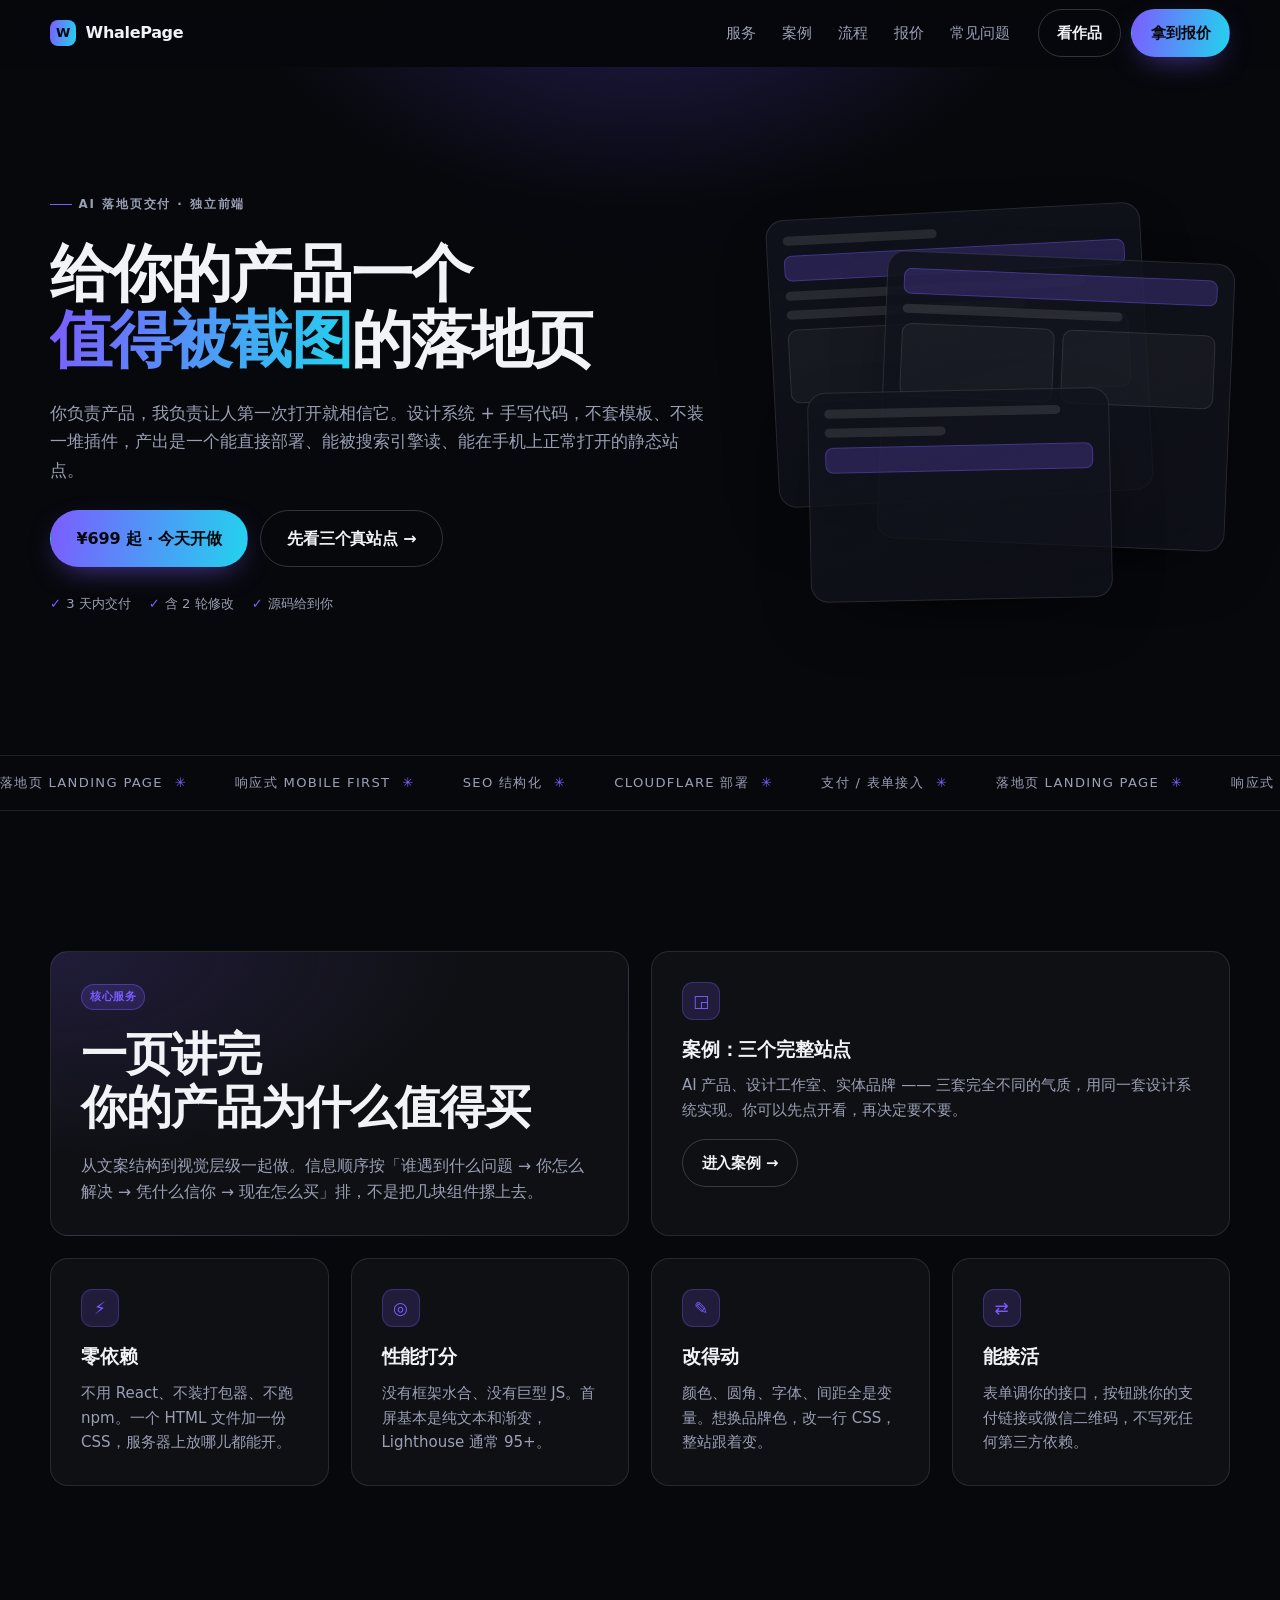
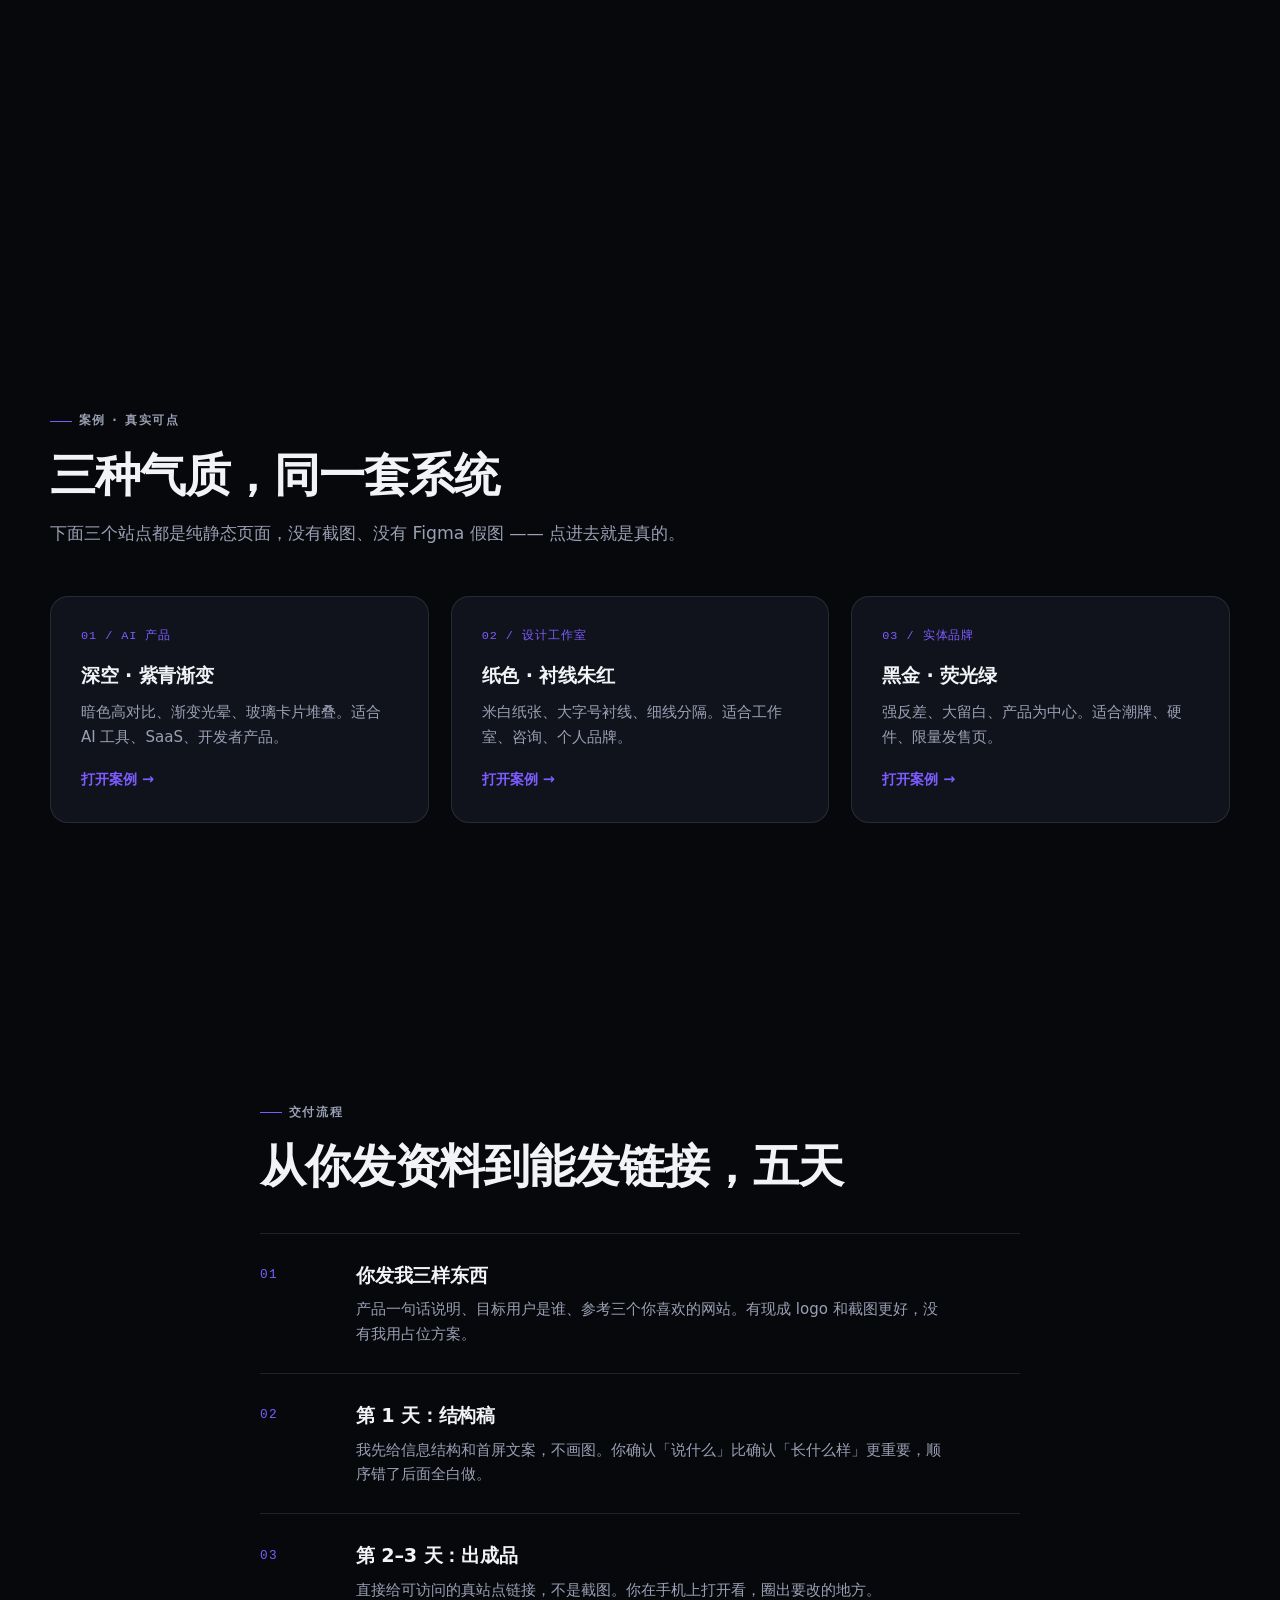
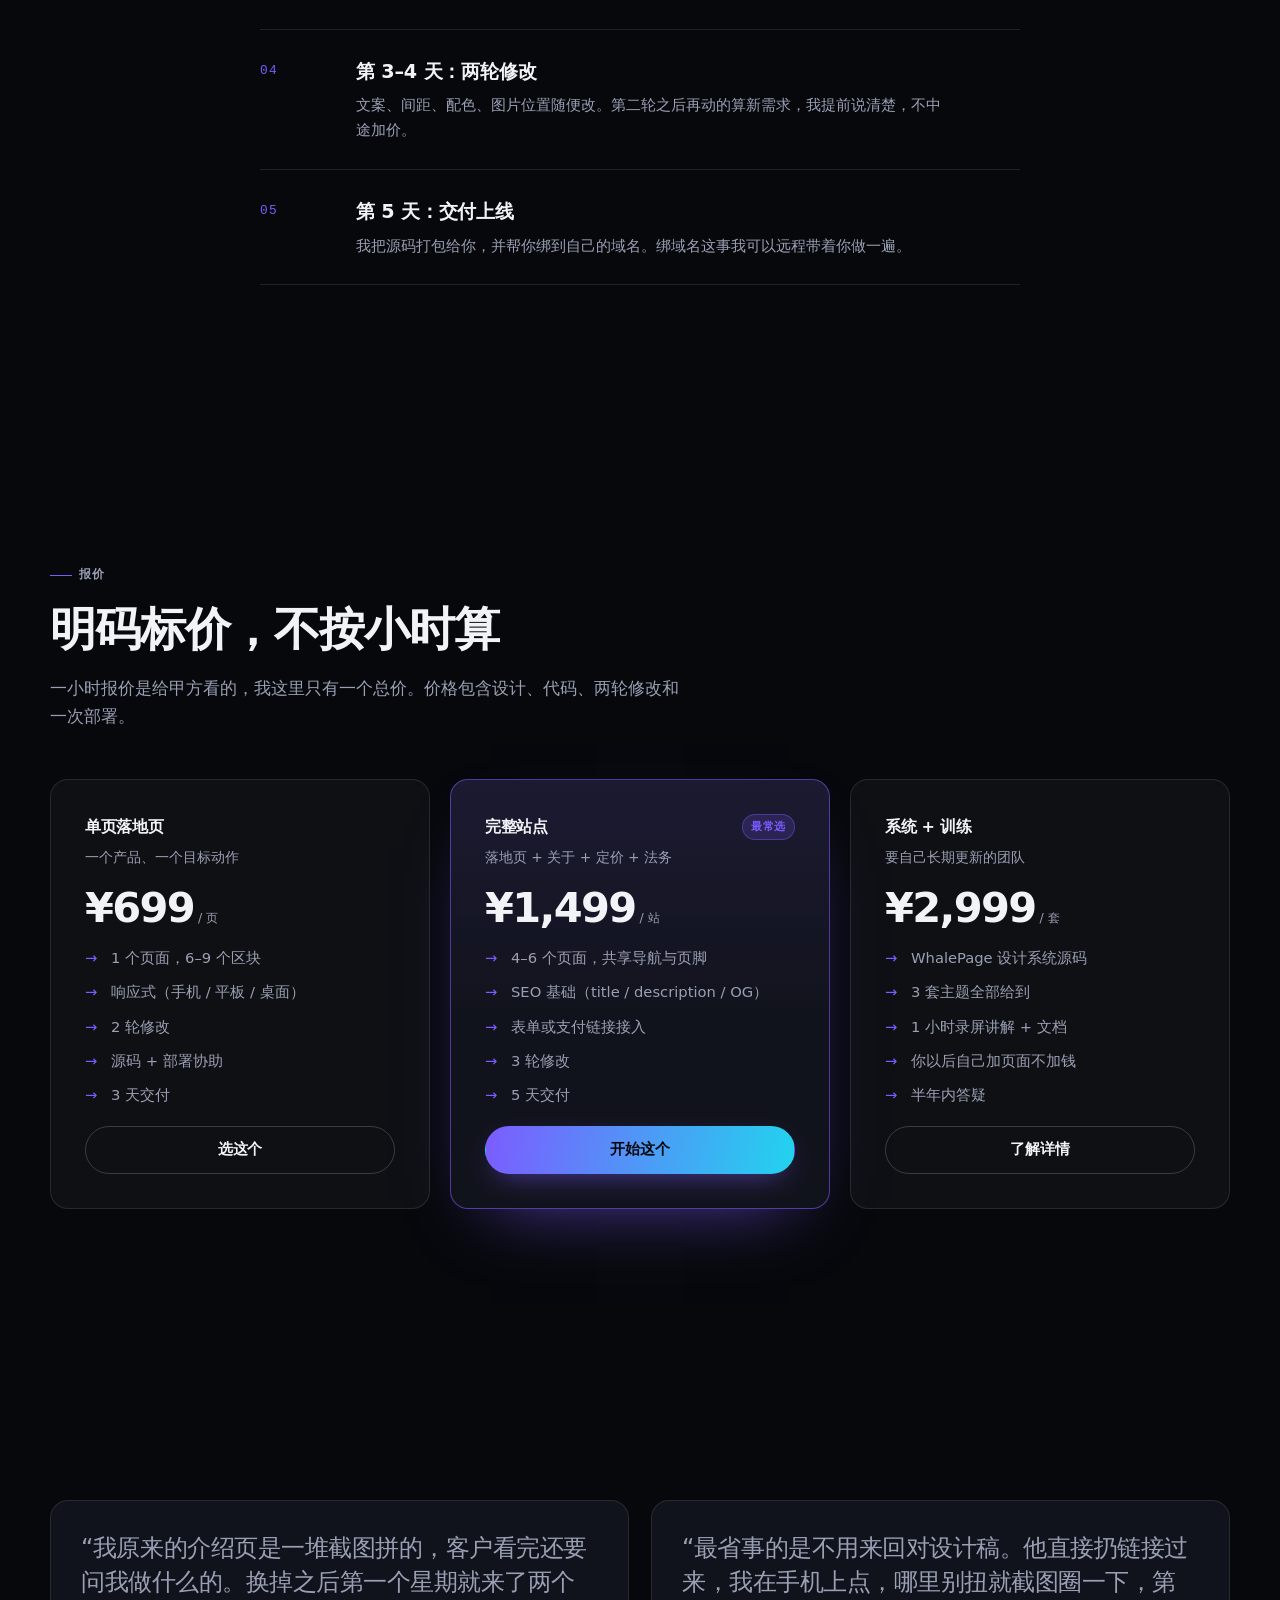
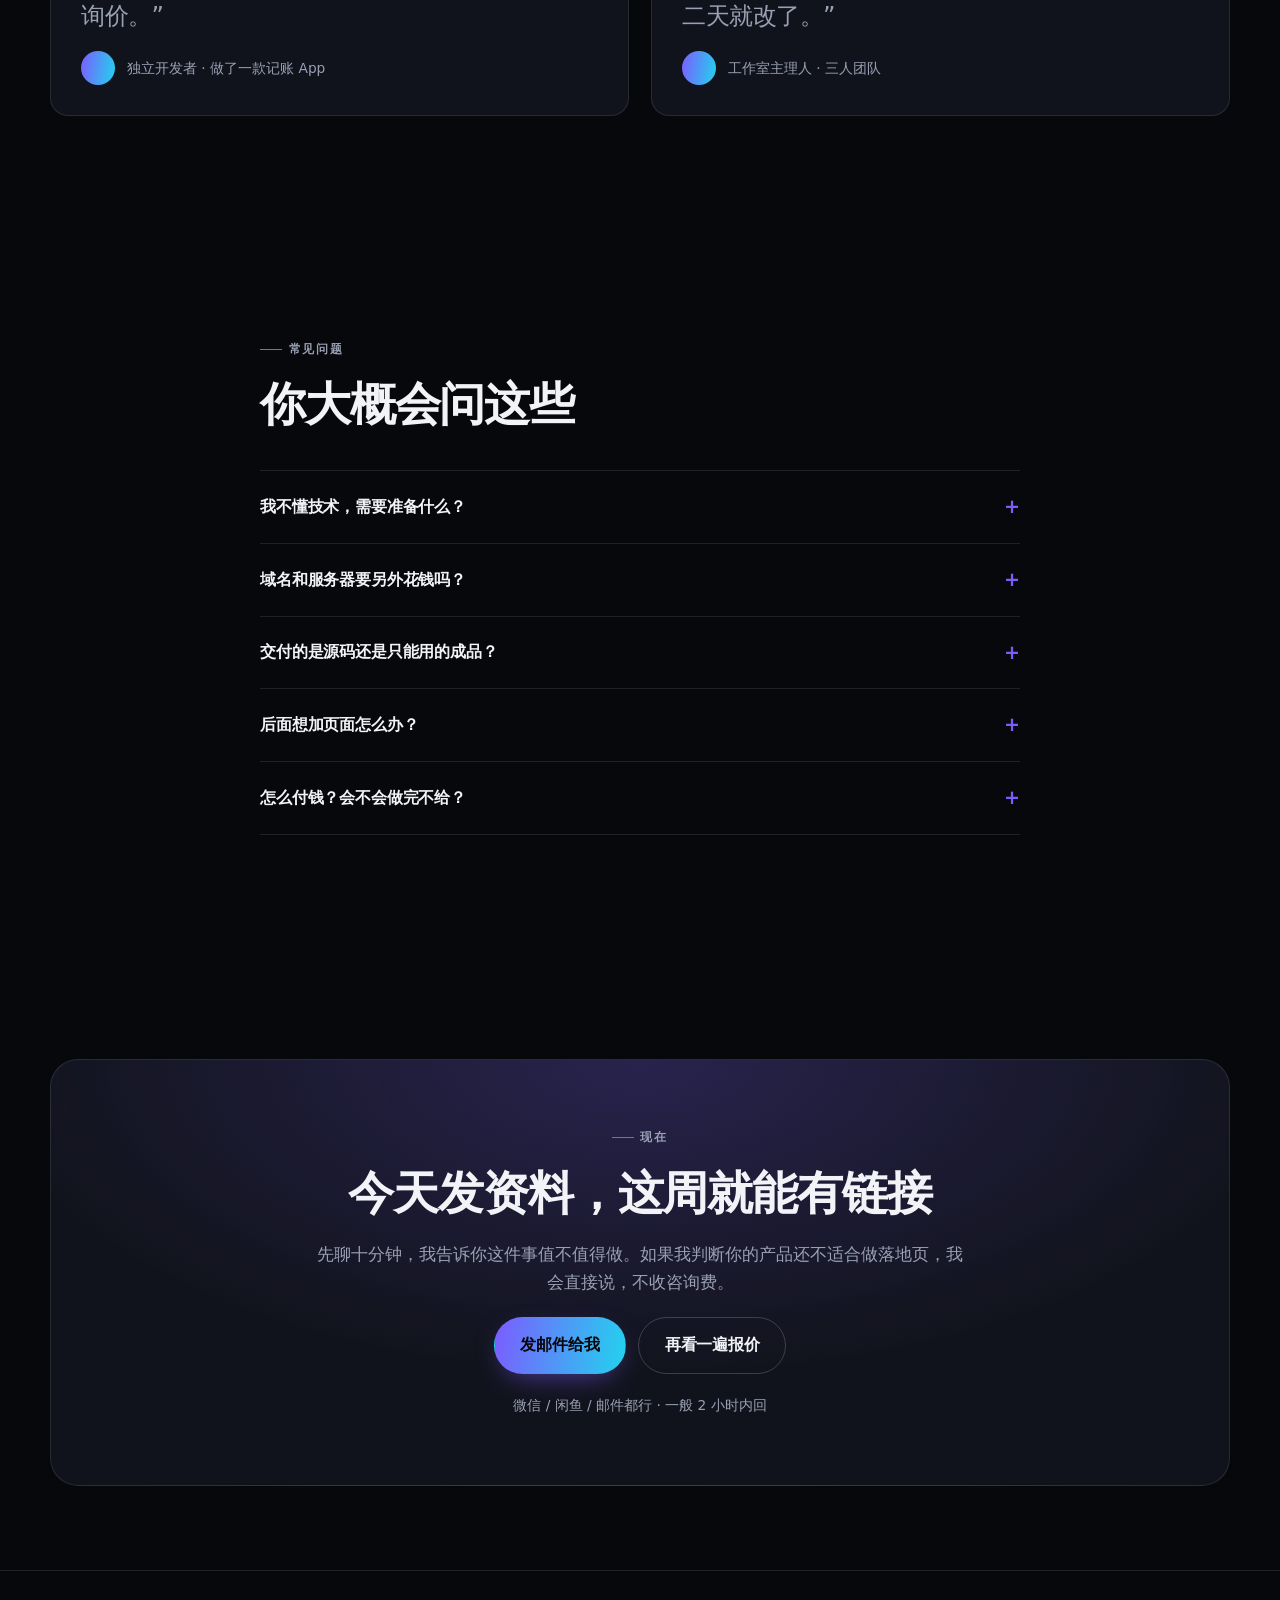
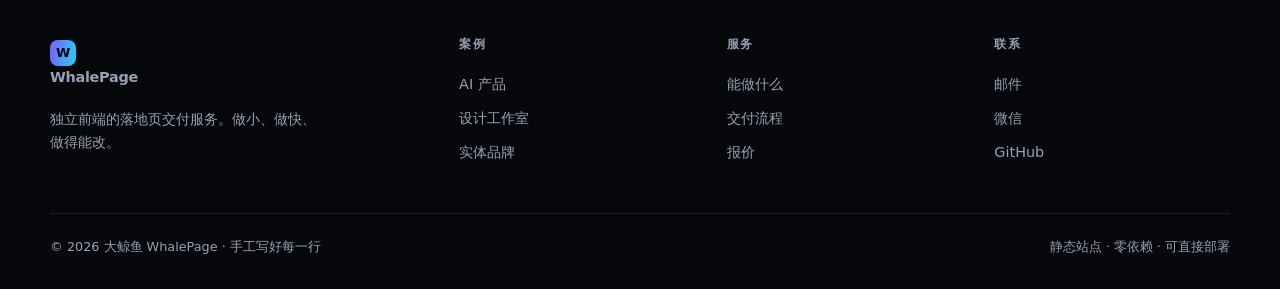
==== index.html @ bb71983e "feat: WhalePage Kit v1.0 - landing page design system with 3 themes and 3 demo sites" ====
<!DOCTYPE html>
<html lang="zh-CN" data-theme="ai">
<head>
<meta charset="UTF-8">
<meta name="viewport" content="width=device-width, initial-scale=1">
<title>大鲸鱼 WhalePage — 3 天交付一个值得被截图的落地页</title>
<meta name="description" content="面向独立开发者与小团队的落地页交付服务：3 天上线、响应式、可直接接支付或表单。也可购买 WhalePage Kit 源码自己改。">
<meta name="theme-color" content="#07080c">
<link rel="preconnect" href="https://fonts.googleapis.com">
<link rel="stylesheet" href="assets/kit.css">
</head>
<body class="grain spotlight">

<!-- ============ 顶栏 ============ -->
<header class="site-header">
  <div class="wrap">
    <nav class="nav">
      <a class="logo" href="index.html">
        <span class="logo-mark">W</span>
        WhalePage
      </a>
      <div class="nav-links">
        <a href="#services">服务</a>
        <a href="#cases">案例</a>
        <a href="#process">流程</a>
        <a href="#pricing">报价</a>
        <a href="#faq">常见问题</a>
      </div>
      <div class="nav-cta">
        <a class="btn btn-ghost" href="#cases">看作品</a>
        <a class="btn btn-primary" href="#pricing">拿到报价</a>
      </div>
      <button class="menu-btn" aria-label="打开菜单" aria-expanded="false">
        <span></span><span></span><span></span>
      </button>
    </nav>
  </div>
</header>

<!-- ============ Hero ============ -->
<section class="hero glow-top">
  <div class="wrap hero-grid">
    <div class="hero-copy">
      <span class="eyebrow reveal">AI 落地页交付 · 独立前端</span>
      <h1 class="display reveal">给你的产品一个<br><span class="grad-text">值得被截图</span>的落地页</h1>
      <p class="lead reveal">你负责产品，我负责让人第一次打开就相信它。设计系统 + 手写代码，不套模板、不装一堆插件，产出是一个能直接部署、能被搜索引擎读、能在手机上正常打开的静态站点。</p>
      <div class="hero-actions reveal">
        <a class="btn btn-primary btn-lg" href="#pricing">¥699 起 · 今天开做</a>
        <a class="btn btn-ghost btn-lg" href="#cases">先看三个真站点 →</a>
      </div>
      <div class="hero-note reveal">
        <span>3 天内交付</span>
        <span>含 2 轮修改</span>
        <span>源码给到你</span>
      </div>
    </div>

    <div class="hero-art reveal">
      <div class="stack">
        <div class="stack-card"><div class="stack-inner">
          <div class="mock-row w-45"></div>
          <div class="mock-chip"></div>
          <div class="mock-row w-88"></div>
          <div class="mock-row w-70"></div>
          <div class="mock-block"></div>
        </div></div>
        <div class="stack-card"><div class="stack-inner">
          <div class="mock-chip"></div>
          <div class="mock-row w-70"></div>
          <div class="mock-grid">
            <div class="mock-block"></div>
            <div class="mock-block"></div>
          </div>
        </div></div>
        <div class="stack-card"><div class="stack-inner">
          <div class="mock-row w-88"></div>
          <div class="mock-row w-45"></div>
          <div class="mock-chip"></div>
        </div></div>
      </div>
    </div>
  </div>
</section>

<!-- ============ 跑马灯 ============ -->
<div class="marquee">
  <div class="marquee-track">
    <span class="marquee-item">落地页 Landing Page</span>
    <span class="marquee-item">响应式 Mobile First</span>
    <span class="marquee-item">SEO 结构化</span>
    <span class="marquee-item">Cloudflare 部署</span>
    <span class="marquee-item">支付 / 表单接入</span>
    <span class="marquee-item">落地页 Landing Page</span>
    <span class="marquee-item">响应式 Mobile First</span>
    <span class="marquee-item">SEO 结构化</span>
    <span class="marquee-item">Cloudflare 部署</span>
    <span class="marquee-item">支付 / 表单接入</span>
  </div>
</div>

<!-- ============ 服务 ============ -->
<section id="services">
  <div class="wrap">
    <div class="bento">
      <div class="card card-solid b-span-2 b-feature reveal">
        <div>
          <span class="badge">核心服务</span>
          <h2 class="h2" style="margin-top:18px">一页讲完<br>你的产品为什么值得买</h2>
        </div>
        <p class="lead" style="font-size:.98rem;color:var(--fg-muted)">从文案结构到视觉层级一起做。信息顺序按「谁遇到什么问题 → 你怎么解决 → 凭什么信你 → 现在怎么买」排，不是把几块组件摞上去。</p>
      </div>

      <div class="card b-span-2 reveal">
        <div class="card-icon">◲</div>
        <h3 class="h3">案例：三个完整站点</h3>
        <p>AI 产品、设计工作室、实体品牌 —— 三套完全不同的气质，用同一套设计系统实现。你可以先点开看，再决定要不要。</p>
        <a class="btn btn-ghost" href="#cases" style="margin-top:16px">进入案例 →</a>
      </div>

      <div class="card reveal">
        <div class="card-icon">⚡</div>
        <h3 class="h3">零依赖</h3>
        <p>不用 React、不装打包器、不跑 npm。一个 HTML 文件加一份 CSS，服务器上放哪儿都能开。</p>
      </div>

      <div class="card reveal">
        <div class="card-icon">◎</div>
        <h3 class="h3">性能打分</h3>
        <p>没有框架水合、没有巨型 JS。首屏基本是纯文本和渐变，Lighthouse 通常 95+。</p>
      </div>

      <div class="card reveal">
        <div class="card-icon">✎</div>
        <h3 class="h3">改得动</h3>
        <p>颜色、圆角、字体、间距全是变量。想换品牌色，改一行 CSS，整站跟着变。</p>
      </div>

      <div class="card reveal">
        <div class="card-icon">⇄</div>
        <h3 class="h3">能接活</h3>
        <p>表单调你的接口，按钮跳你的支付链接或微信二维码，不写死任何第三方依赖。</p>
      </div>
    </div>
  </div>
</section>

<!-- ============ 数字 ============ -->
<section class="section-tight">
  <div class="wrap">
    <div class="stats">
      <div class="reveal">
        <div class="stat-value"><span data-count="3" data-suffix="">0</span></div>
        <div class="stat-label">天平均交付周期</div>
      </div>
      <div class="reveal">
        <div class="stat-value"><span data-count="3">0</span></div>
        <div class="stat-label">套可切换主题</div>
      </div>
      <div class="reveal">
        <div class="stat-value"><span data-count="0">0</span><small style="font-size:.4em;color:var(--fg-muted)"> 依赖</small></div>
        <div class="stat-label">除字体外无外部资源</div>
      </div>
      <div class="reveal">
        <div class="stat-value"><span data-count="2">0</span></div>
        <div class="stat-label">轮修改含在报价里</div>
      </div>
    </div>
  </div>
</section>

<!-- ============ 案例 ============ -->
<section id="cases">
  <div class="wrap">
    <div style="display:grid;gap:18px;margin-bottom:clamp(28px,4vw,48px)">
      <span class="eyebrow reveal">案例 · 真实可点</span>
      <h2 class="h2 reveal">三种气质，同一套系统</h2>
      <p class="lead reveal">下面三个站点都是纯静态页面，没有截图、没有 Figma 假图 —— 点进去就是真的。</p>
    </div>

    <div class="grid g-3">
      <a class="card card-solid reveal" href="demos/demo-ai.html">
        <div class="card-num">01 / AI 产品</div>
        <h3 class="h3">深空 · 紫青渐变</h3>
        <p>暗色高对比、渐变光晕、玻璃卡片堆叠。适合 AI 工具、SaaS、开发者产品。</p>
        <div style="display:flex;align-items:center;gap:8px;margin-top:18px;color:var(--accent);font-weight:650;font-size:.9rem">打开案例 →</div>
      </a>
      <a class="card card-solid reveal" href="demos/demo-studio.html">
        <div class="card-num">02 / 设计工作室</div>
        <h3 class="h3">纸色 · 衬线朱红</h3>
        <p>米白纸张、大字号衬线、细线分隔。适合工作室、咨询、个人品牌。</p>
        <div style="display:flex;align-items:center;gap:8px;margin-top:18px;color:var(--accent);font-weight:650;font-size:.9rem">打开案例 →</div>
      </a>
      <a class="card card-solid reveal" href="demos/demo-shop.html">
        <div class="card-num">03 / 实体品牌</div>
        <h3 class="h3">黑金 · 荧光绿</h3>
        <p>强反差、大留白、产品为中心。适合潮牌、硬件、限量发售页。</p>
        <div style="display:flex;align-items:center;gap:8px;margin-top:18px;color:var(--accent);font-weight:650;font-size:.9rem">打开案例 →</div>
      </a>
    </div>
  </div>
</section>

<!-- ============ 流程 ============ -->
<section id="process">
  <div class="wrap narrow">
    <div style="display:grid;gap:18px;margin-bottom:clamp(24px,4vw,40px)">
      <span class="eyebrow reveal">交付流程</span>
      <h2 class="h2 reveal">从你发资料到能发链接，五天</h2>
    </div>
    <div class="steps">
      <div class="step reveal">
        <div class="step-body">
          <h3 class="h3">你发我三样东西</h3>
          <p>产品一句话说明、目标用户是谁、参考三个你喜欢的网站。有现成 logo 和截图更好，没有我用占位方案。</p>
        </div>
      </div>
      <div class="step reveal">
        <div class="step-body">
          <h3 class="h3">第 1 天：结构稿</h3>
          <p>我先给信息结构和首屏文案，不画图。你确认「说什么」比确认「长什么样」更重要，顺序错了后面全白做。</p>
        </div>
      </div>
      <div class="step reveal">
        <div class="step-body">
          <h3 class="h3">第 2–3 天：出成品</h3>
          <p>直接给可访问的真站点链接，不是截图。你在手机上打开看，圈出要改的地方。</p>
        </div>
      </div>
      <div class="step reveal">
        <div class="step-body">
          <h3 class="h3">第 3–4 天：两轮修改</h3>
          <p>文案、间距、配色、图片位置随便改。第二轮之后再动的算新需求，我提前说清楚，不中途加价。</p>
        </div>
      </div>
      <div class="step reveal">
        <div class="step-body">
          <h3 class="h3">第 5 天：交付上线</h3>
          <p>我把源码打包给你，并帮你绑到自己的域名。绑域名这事我可以远程带着你做一遍。</p>
        </div>
      </div>
    </div>
  </div>
</section>

<!-- ============ 报价 ============ -->
<section id="pricing">
  <div class="wrap">
    <div style="display:grid;gap:18px;margin-bottom:clamp(28px,4vw,48px);max-width:640px">
      <span class="eyebrow reveal">报价</span>
      <h2 class="h2 reveal">明码标价，不按小时算</h2>
      <p class="lead reveal">一小时报价是给甲方看的，我这里只有一个总价。价格包含设计、代码、两轮修改和一次部署。</p>
    </div>

    <div class="pricing">
      <div class="plan reveal">
        <div>
          <div class="plan-name">单页落地页</div>
          <p class="small" style="margin-top:6px">一个产品、一个目标动作</p>
        </div>
        <div class="plan-price">¥699<small> / 页</small></div>
        <ul class="plan-list">
          <li>1 个页面，6–9 个区块</li>
          <li>响应式（手机 / 平板 / 桌面）</li>
          <li>2 轮修改</li>
          <li>源码 + 部署协助</li>
          <li>3 天交付</li>
        </ul>
        <a class="btn btn-ghost" href="#contact">选这个</a>
      </div>

      <div class="plan featured reveal">
        <div style="display:flex;justify-content:space-between;align-items:start;gap:12px">
          <div>
            <div class="plan-name">完整站点</div>
            <p class="small" style="margin-top:6px">落地页 + 关于 + 定价 + 法务</p>
          </div>
          <span class="badge">最常选</span>
        </div>
        <div class="plan-price">¥1,499<small> / 站</small></div>
        <ul class="plan-list">
          <li>4–6 个页面，共享导航与页脚</li>
          <li>SEO 基础（title / description / OG）</li>
          <li>表单或支付链接接入</li>
          <li>3 轮修改</li>
          <li>5 天交付</li>
        </ul>
        <a class="btn btn-primary" href="#contact">开始这个</a>
      </div>

      <div class="plan reveal">
        <div>
          <div class="plan-name">系统 + 训练</div>
          <p class="small" style="margin-top:6px">要自己长期更新的团队</p>
        </div>
        <div class="plan-price">¥2,999<small> / 套</small></div>
        <ul class="plan-list">
          <li>WhalePage 设计系统源码</li>
          <li>3 套主题全部给到</li>
          <li>1 小时录屏讲解 + 文档</li>
          <li>你以后自己加页面不加钱</li>
          <li>半年内答疑</li>
        </ul>
        <a class="btn btn-ghost" href="#contact">了解详情</a>
      </div>
    </div>

    <p class="small reveal" style="margin-top:22px;max-width:70ch">不接的活我也说清楚：需要后端数据库、需要做小程序、需要长期维护运营的，我做不了，会直接告诉你并推荐别人。骗一单的钱不值当。</p>
  </div>
</section>

<!-- ============ 评价 ============ -->
<section class="section-tight">
  <div class="wrap">
    <div class="grid g-2">
      <div class="card card-solid quote reveal">
        <p>“我原来的介绍页是一堆截图拼的，客户看完还要问我做什么的。换掉之后第一个星期就来了两个询价。”</p>
        <div class="quote-by"><span class="avatar"></span><span>独立开发者 · 做了一款记账 App</span></div>
      </div>
      <div class="card card-solid quote reveal">
        <p>“最省事的是不用来回对设计稿。他直接扔链接过来，我在手机上点，哪里别扭就截图圈一下，第二天就改了。”</p>
        <div class="quote-by"><span class="avatar"></span><span>工作室主理人 · 三人团队</span></div>
      </div>
    </div>
  </div>
</section>

<!-- ============ FAQ ============ -->
<section id="faq">
  <div class="wrap narrow">
    <div style="display:grid;gap:18px;margin-bottom:clamp(24px,4vw,40px)">
      <span class="eyebrow reveal">常见问题</span>
      <h2 class="h2 reveal">你大概会问这些</h2>
    </div>
    <div class="faq">
      <details class="reveal">
        <summary>我不懂技术，需要准备什么？</summary>
        <div class="faq-body">只需要两样：产品是干什么的（一两句话就行）、你希望访客看完做什么动作（加微信 / 下单 / 留下邮箱）。其他我来问。你不需要懂任何代码，也不需要买设计软件。</div>
      </details>
      <details class="reveal">
        <summary>域名和服务器要另外花钱吗？</summary>
        <div class="faq-body">域名一年几十块，你自己买、写你自己的名字。托管可以用 Cloudflare Pages 的免费额度，静态站基本不会超。这部分钱不进我口袋，我不经手。</div>
      </details>
      <details class="reveal">
        <summary>交付的是源码还是只能用的成品？</summary>
        <div class="faq-body">源码全给你，无加密、无授权限制。想换人接手、想自己改文案，都没问题。我不会在里面留后门或者要求必须挂我的链接。</div>
      </details>
      <details class="reveal">
        <summary>后面想加页面怎么办？</summary>
        <div class="faq-body">小改动（换字、换图、调颜色）我一般顺手就帮你改了，不收钱。加整个新页面按 ¥299/页，或者你买「系统 + 训练」那一档，以后自己加。</div>
      </details>
      <details class="reveal">
        <summary>怎么付钱？会不会做完不给？</summary>
        <div class="faq-body">先付一半开工，看到成品链接满意后再付另一半。中间任何一步你不满意可以停下，已付的部分我按已完成进度结算，剩余退你。闲鱼下单也支持，平台有担保。</div>
      </details>
    </div>
  </div>
</section>

<!-- ============ CTA ============ -->
<section id="contact" class="section-tight">
  <div class="wrap">
    <div class="cta-band reveal">
      <span class="eyebrow">现在</span>
      <h2 class="h2">今天发资料，这周就能有链接</h2>
      <p class="lead" style="text-align:center">先聊十分钟，我告诉你这件事值不值得做。如果我判断你的产品还不适合做落地页，我会直接说，不收咨询费。</p>
      <div class="hero-actions" style="justify-content:center">
        <a class="btn btn-primary btn-lg" href="mailto:2946595207@qq.com">发邮件给我</a>
        <a class="btn btn-ghost btn-lg" href="#pricing">再看一遍报价</a>
      </div>
      <p class="small">微信 / 闲鱼 / 邮件都行 · 一般 2 小时内回</p>
    </div>
  </div>
</section>

<!-- ============ 页脚 ============ -->
<footer class="site-footer">
  <div class="wrap">
    <div class="footer-grid">
      <div class="footer-col">
        <a class="logo" href="index.html" style="margin-bottom:14px"><span class="logo-mark">W</span>WhalePage</a>
        <p class="small" style="max-width:32ch">独立前端的落地页交付服务。做小、做快、做得能改。</p>
      </div>
      <div class="footer-col">
        <h4>案例</h4>
        <a href="demos/demo-ai.html">AI 产品</a>
        <a href="demos/demo-studio.html">设计工作室</a>
        <a href="demos/demo-shop.html">实体品牌</a>
      </div>
      <div class="footer-col">
        <h4>服务</h4>
        <a href="#services">能做什么</a>
        <a href="#process">交付流程</a>
        <a href="#pricing">报价</a>
      </div>
      <div class="footer-col">
        <h4>联系</h4>
        <a href="mailto:2946595207@qq.com">邮件</a>
        <a href="#contact">微信</a>
        <a href="https://github.com/Lightsakuras" target="_blank" rel="noopener">GitHub</a>
      </div>
    </div>
    <div class="footer-bottom">
      <span>© <span data-year>2026</span> 大鲸鱼 WhalePage · 手工写好每一行</span>
      <span>静态站点 · 零依赖 · 可直接部署</span>
    </div>
  </div>
</footer>

<script src="assets/kit.js"></script>
</body>
</html>
---- assets/kit.css ----
/* WhalePage Kit v1.0 — 零依赖落地页设计系统
   3 套主题：ai / studio / shop
   换主题只改 <html data-theme="...">，所有颜色/圆角/字体/动效都走变量。 */

/* ---------- reset ---------- */
*, *::before, *::after { box-sizing: border-box; }
html { -webkit-text-size-adjust: 100%; scroll-behavior: smooth; }
body {
  margin: 0;
  background: var(--bg);
  color: var(--fg);
  font-family: var(--font-body);
  font-size: 16px;
  line-height: 1.65;
  -webkit-font-smoothing: antialiased;
  text-rendering: optimizeLegibility;
  overflow-x: hidden;
}
img, svg { max-width: 100%; display: block; }
a { color: inherit; text-decoration: none; }
button { font: inherit; color: inherit; background: none; border: 0; cursor: pointer; }
h1, h2, h3, h4, p, ul, ol, dl, dd, blockquote { margin: 0; }
ul, ol { padding: 0; list-style: none; }
::selection { background: var(--accent); color: var(--accent-fg); }

/* ---------- tokens（默认 = ai 主题） ---------- */
:root {
  --font-body: "Inter", ui-sans-serif, system-ui, -apple-system, "Segoe UI",
               "PingFang SC", "Hiragino Sans GB", "Microsoft YaHei", sans-serif;
  --font-display: var(--font-body);
  --font-mono: ui-monospace, SFMono-Regular, "SF Mono", Menlo, Consolas, monospace;

  --bg: #07080c;
  --bg-2: #0c0e15;
  --surface: rgba(255, 255, 255, .035);
  --surface-solid: #11131c;
  --line: rgba(255, 255, 255, .10);
  --line-strong: rgba(255, 255, 255, .18);
  --fg: #f2f3f7;
  --fg-muted: #9aa0b4;
  --accent: #7c5cff;
  --accent-2: #22d3ee;
  --accent-fg: #06070b;
  --grad: linear-gradient(100deg, var(--accent) 0%, var(--accent-2) 100%);

  --radius: 18px;
  --radius-sm: 12px;
  --radius-lg: 28px;
  --gutter: clamp(20px, 5vw, 40px);
  --section: clamp(72px, 11vw, 140px);
  --maxw: 1180px;

  --shadow-2: 0 24px 70px -30px rgba(0, 0, 0, .75);
  --glow: radial-gradient(600px 400px at 50% 0%, color-mix(in srgb, var(--accent) 28%, transparent), transparent 70%);
}

/* 亮色编辑风 */
[data-theme="studio"] {
  --bg: #f6f3ee;
  --bg-2: #efebe3;
  --surface: rgba(20, 18, 16, .035);
  --surface-solid: #fffdf9;
  --line: rgba(20, 18, 16, .13);
  --line-strong: rgba(20, 18, 16, .26);
  --fg: #15120f;
  --fg-muted: #6a635a;
  --accent: #e8452c;
  --accent-2: #1d4ed8;
  --accent-fg: #fffdf9;
  --grad: linear-gradient(100deg, #e8452c 0%, #f2a33c 100%);
  --font-display: Georgia, "Times New Roman", "Songti SC", "Noto Serif SC", serif;
  --radius: 4px;
  --radius-sm: 2px;
  --radius-lg: 6px;
  --shadow-2: 0 30px 60px -40px rgba(20, 18, 16, .5);
  --glow: none;
}

/* 强对比产品风 */
[data-theme="shop"] {
  --bg: #0b0b0b;
  --bg-2: #111111;
  --surface: rgba(255, 255, 255, .05);
  --surface-solid: #171717;
  --line: rgba(255, 255, 255, .12);
  --line-strong: rgba(255, 255, 255, .22);
  --fg: #f5f2ea;
  --fg-muted: #9c968a;
  --accent: #d7ff3e;
  --accent-2: #f5f2ea;
  --accent-fg: #0b0b0b;
  --grad: linear-gradient(100deg, #d7ff3e 0%, #a8f000 100%);
  --radius: 10px;
  --radius-sm: 8px;
  --radius-lg: 14px;
  --glow: radial-gradient(700px 500px at 50% -10%, rgba(215, 255, 62, .16), transparent 70%);
}

/* ---------- layout ---------- */
.wrap { width: min(var(--maxw), 100% - var(--gutter) * 2); margin-inline: auto; }
.narrow { width: min(760px, 100% - var(--gutter) * 2); margin-inline: auto; }
section { padding-block: var(--section); position: relative; }
.section-tight { padding-block: clamp(48px, 7vw, 84px); }

/* ---------- typography ---------- */
.display {
  font-family: var(--font-display);
  font-size: clamp(2.1rem, 5vw, 3.9rem);
  line-height: 1.06;
  letter-spacing: -.03em;
  font-weight: 700;
  text-wrap: balance;
}
.h2 {
  font-family: var(--font-display);
  font-size: clamp(1.75rem, 3.6vw, 2.9rem);
  line-height: 1.14;
  letter-spacing: -.025em;
  font-weight: 700;
  text-wrap: balance;
}
.h3 { font-size: clamp(1.05rem, 1.6vw, 1.2rem); font-weight: 650; letter-spacing: -.01em; }
.lead { font-size: clamp(1rem, 1.35vw, 1.18rem); color: var(--fg-muted); max-width: 60ch; }
.small { font-size: .86rem; color: var(--fg-muted); }
.eyebrow {
  display: inline-flex; align-items: center; gap: .55em;
  font-size: .74rem; letter-spacing: .16em; text-transform: uppercase;
  font-weight: 650; color: var(--fg-muted);
}
.eyebrow::before { content: ""; width: 22px; height: 1px; background: var(--accent); flex: none; }
.grad-text {
  background: var(--grad); -webkit-background-clip: text; background-clip: text;
  -webkit-text-fill-color: transparent; color: transparent;
}

/* ---------- 背景装饰 ---------- */
.glow-top::before {
  content: ""; position: absolute; inset: -20% 0 auto 0; height: 70%;
  background: var(--glow); pointer-events: none; z-index: 0;
}
.grain::after {
  content: ""; position: fixed; inset: 0; pointer-events: none; z-index: 9999;
  opacity: .035; mix-blend-mode: overlay;
  background-image: url("data:image/svg+xml,%3Csvg xmlns='http://www.w3.org/2000/svg' width='140' height='140'%3E%3Cfilter id='n'%3E%3CfeTurbulence type='fractalNoise' baseFrequency='.85' numOctaves='3'/%3E%3C/filter%3E%3Crect width='140' height='140' filter='url(%23n)'/%3E%3C/svg%3E");
}
.spotlight::after {
  content: ""; position: fixed; inset: 0; pointer-events: none; z-index: 1;
  background: radial-gradient(420px circle at var(--mx, 50%) var(--my, 0%),
              color-mix(in srgb, var(--accent) 13%, transparent), transparent 65%);
  opacity: 0; transition: opacity .5s ease;
}
.spotlight.on::after { opacity: 1; }

/* ---------- header ---------- */
.site-header {
  position: sticky; top: 0; z-index: 100;
  backdrop-filter: blur(14px) saturate(1.4);
  -webkit-backdrop-filter: blur(14px) saturate(1.4);
  background: color-mix(in srgb, var(--bg) 78%, transparent);
  border-bottom: 1px solid transparent;
  transition: border-color .3s ease;
}
.site-header.stuck { border-bottom-color: var(--line); }
.nav { display: flex; align-items: center; gap: 28px; height: 66px; }
.logo { display: flex; align-items: center; gap: .6rem; font-weight: 700; letter-spacing: -.02em; }
.logo-mark {
  width: 26px; height: 26px; border-radius: 8px; background: var(--grad);
  display: grid; place-items: center; color: var(--accent-fg);
  font-size: 13px; font-weight: 800; flex: none;
}
.nav-links { display: flex; gap: 26px; margin-left: auto; font-size: .92rem; }
.nav-links a { color: var(--fg-muted); transition: color .2s; }
.nav-links a:hover { color: var(--fg); }
.nav-cta { display: flex; gap: 10px; align-items: center; }
.menu-btn { display: none; margin-left: auto; width: 40px; height: 40px; border: 1px solid var(--line); border-radius: 10px; }
.menu-btn span { display: block; width: 16px; height: 1.5px; background: var(--fg); margin: 3.5px auto; transition: transform .25s, opacity .25s; }

/* ---------- buttons ---------- */
.btn {
  --pad: 0.72em 1.25em;
  display: inline-flex; align-items: center; justify-content: center; gap: .5em;
  padding: var(--pad); border-radius: 999px; font-weight: 650; font-size: .93rem;
  letter-spacing: -.01em; border: 1px solid transparent; white-space: nowrap;
  transition: transform .18s cubic-bezier(.2,.9,.3,1.2), box-shadow .25s, background .25s, border-color .25s, color .25s;
}
[data-theme="studio"] .btn { border-radius: 2px; }
.btn:active { transform: translateY(1px) scale(.99); }
.btn-primary {
  background: var(--grad); color: var(--accent-fg);
  box-shadow: 0 10px 30px -12px color-mix(in srgb, var(--accent) 70%, transparent);
}
.btn-primary:hover { box-shadow: 0 16px 44px -14px color-mix(in srgb, var(--accent) 85%, transparent); transform: translateY(-1px); }
.btn-ghost { border-color: var(--line-strong); color: var(--fg); }
.btn-ghost:hover { border-color: var(--fg); background: var(--surface); }
.btn-lg { --pad: 0.9em 1.6em; font-size: 1rem; }
[data-theme="studio"] .btn-primary { background: var(--accent); box-shadow: none; }
[data-theme="studio"] .btn-primary:hover { background: #c9381f; box-shadow: none; transform: none; }

/* ---------- hero ---------- */
.hero { padding-block: clamp(64px, 10vw, 128px) var(--section); overflow: hidden; }
.hero-grid {
  display: grid; grid-template-columns: minmax(0, 1.18fr) minmax(0, .82fr);
  gap: clamp(32px, 5vw, 64px); align-items: center;
}
.hero-copy { position: relative; z-index: 2; display: grid; gap: 26px; justify-items: start; }
.hero-actions { display: flex; gap: 12px; flex-wrap: wrap; align-items: center; }
.hero-note { display: flex; gap: 18px; flex-wrap: wrap; font-size: .82rem; color: var(--fg-muted); }
.hero-note span { display: inline-flex; align-items: center; gap: .4em; }
.hero-note span::before { content: "✓"; color: var(--accent); font-weight: 800; }
.hero-art { position: relative; z-index: 1; }

/* 玻璃卡片堆叠 */
.stack { position: relative; aspect-ratio: 4 / 3.4; }
.stack-card {
  position: absolute; border-radius: var(--radius); border: 1px solid var(--line);
  background: linear-gradient(160deg, color-mix(in srgb, var(--surface-solid) 92%, transparent), color-mix(in srgb, var(--surface-solid) 70%, transparent));
  box-shadow: var(--shadow-2); overflow: hidden;
}
.stack-card:nth-child(1) { inset: 0 18% 26% 0; transform: rotate(-3deg); }
.stack-card:nth-child(2) { inset: 12% 0 14% 24%; transform: rotate(2.4deg); }
.stack-card:nth-child(3) { inset: 46% 26% 0 8%; transform: rotate(-1.2deg); }
.stack-inner { padding: 16px; display: grid; gap: 10px; height: 100%; align-content: start; }
.mock-row { height: 9px; border-radius: 99px; background: var(--line); }
.mock-row.w-70 { width: 70%; } .mock-row.w-45 { width: 45%; } .mock-row.w-88 { width: 88%; }
.mock-chip { height: 26px; border-radius: 8px; background: color-mix(in srgb, var(--accent) 22%, transparent); border: 1px solid color-mix(in srgb, var(--accent) 35%, transparent); }
.mock-block { height: 74px; border-radius: 10px; background: var(--surface); border: 1px solid var(--line); }
.mock-grid { display: grid; grid-template-columns: 1fr 1fr; gap: 8px; }

/* ---------- marquee ---------- */
.marquee { overflow: hidden; border-block: 1px solid var(--line); padding-block: 16px; }
.marquee-track { display: flex; gap: 48px; width: max-content; animation: slide 28s linear infinite; }
.marquee:hover .marquee-track { animation-play-state: paused; }
.marquee-item { display: flex; align-items: center; gap: 12px; font-size: .82rem; letter-spacing: .1em; text-transform: uppercase; color: var(--fg-muted); }
.marquee-item::after { content: "✳"; color: var(--accent); }
@keyframes slide { to { transform: translateX(-50%); } }

/* ---------- grids & cards ---------- */
.grid { display: grid; gap: clamp(14px, 2vw, 22px); }
.g-2 { grid-template-columns: repeat(2, minmax(0, 1fr)); }
.g-3 { grid-template-columns: repeat(3, minmax(0, 1fr)); }
.g-4 { grid-template-columns: repeat(4, minmax(0, 1fr)); }

.card {
  position: relative; padding: clamp(20px, 2.6vw, 30px);
  border: 1px solid var(--line); border-radius: var(--radius);
  background: var(--surface); overflow: hidden;
  transition: border-color .3s, transform .3s, background .3s;
}
.card:hover { border-color: var(--line-strong); transform: translateY(-3px); }
.card-solid { background: var(--surface-solid); }
.card-num { font-family: var(--font-mono); font-size: .74rem; color: var(--accent); letter-spacing: .08em; }
.card h3 { margin-block: 14px 8px; }
.card p { color: var(--fg-muted); font-size: .94rem; }
.card-icon {
  width: 38px; height: 38px; border-radius: 11px; display: grid; place-items: center;
  background: color-mix(in srgb, var(--accent) 16%, transparent);
  border: 1px solid color-mix(in srgb, var(--accent) 30%, transparent);
  color: var(--accent); font-size: 17px;
}
[data-theme="studio"] .card-icon { border-radius: 2px; }

/* bento */
.bento { display: grid; grid-template-columns: repeat(4, 1fr); gap: clamp(14px, 2vw, 22px); }
.bento > * { min-height: 190px; }
.b-span-2 { grid-column: span 2; }
.b-span-3 { grid-column: span 3; }
.b-row-2 { grid-row: span 2; }
.b-feature {
  display: grid; align-content: space-between; gap: 20px;
  background:
    radial-gradient(120% 120% at 0% 0%, color-mix(in srgb, var(--accent) 16%, transparent), transparent 60%),
    var(--surface);
}

/* stats */
.stats { display: grid; grid-template-columns: repeat(4, 1fr); gap: clamp(12px, 2vw, 24px); }
.stat-value { font-family: var(--font-display); font-size: clamp(1.9rem, 4vw, 3rem); font-weight: 750; letter-spacing: -.04em; line-height: 1; }
.stat-label { font-size: .8rem; color: var(--fg-muted); margin-top: 8px; }

/* steps */
.steps { display: grid; gap: 0; counter-reset: step; }
.step { display: grid; grid-template-columns: 64px 1fr; gap: clamp(14px, 3vw, 32px); padding-block: 26px; border-top: 1px solid var(--line); }
.step:last-child { border-bottom: 1px solid var(--line); }
.step::before {
  counter-increment: step; content: "0" counter(step);
  font-family: var(--font-mono); font-size: .8rem; color: var(--accent);
  letter-spacing: .1em; padding-top: .35em;
}
.step-body { display: grid; gap: 6px; }
.step-body p { color: var(--fg-muted); font-size: .94rem; max-width: 62ch; }

/* pricing */
.pricing { display: grid; grid-template-columns: repeat(3, 1fr); gap: clamp(14px, 2vw, 20px); align-items: start; }
.plan { display: grid; gap: 18px; padding: clamp(22px, 3vw, 34px); border: 1px solid var(--line); border-radius: var(--radius); background: var(--surface); position: relative; }
.plan.featured {
  border-color: color-mix(in srgb, var(--accent) 55%, transparent);
  background: linear-gradient(180deg, color-mix(in srgb, var(--accent) 10%, transparent), transparent 55%), var(--surface-solid);
  box-shadow: 0 30px 70px -40px color-mix(in srgb, var(--accent) 70%, transparent);
}
.plan-name { font-weight: 650; letter-spacing: -.02em; }
.plan-price { font-family: var(--font-display); font-size: clamp(1.9rem, 3.4vw, 2.6rem); font-weight: 750; letter-spacing: -.04em; line-height: 1; }
.plan-price small { font-size: .78rem; font-weight: 500; color: var(--fg-muted); letter-spacing: 0; }
.plan-list { display: grid; gap: 10px; font-size: .92rem; }
.plan-list li { display: grid; grid-template-columns: 18px 1fr; gap: 8px; color: var(--fg-muted); }
.plan-list li::before { content: "→"; color: var(--accent); }
.badge {
  display: inline-flex; align-items: center; gap: .4em; padding: .28em .7em;
  border-radius: 99px; font-size: .7rem; font-weight: 700; letter-spacing: .06em;
  background: color-mix(in srgb, var(--accent) 18%, transparent);
  border: 1px solid color-mix(in srgb, var(--accent) 40%, transparent);
  color: var(--accent); text-transform: uppercase;
}

/* faq */
.faq { display: grid; gap: 0; border-top: 1px solid var(--line); }
.faq details { border-bottom: 1px solid var(--line); }
.faq summary {
  cursor: pointer; list-style: none; padding-block: 20px;
  display: flex; justify-content: space-between; gap: 20px; align-items: center;
  font-weight: 600; letter-spacing: -.01em;
}
.faq summary::-webkit-details-marker { display: none; }
.faq summary::after { content: "+"; color: var(--accent); font-size: 1.2rem; transition: transform .25s; }
.faq details[open] summary::after { transform: rotate(45deg); }
.faq .faq-body { padding-bottom: 20px; color: var(--fg-muted); font-size: .94rem; max-width: 70ch; }

/* cta band */
.cta-band {
  position: relative; overflow: hidden; border-radius: var(--radius-lg);
  padding: clamp(34px, 6vw, 68px); text-align: center;
  border: 1px solid var(--line);
  background:
    radial-gradient(90% 120% at 50% 0%, color-mix(in srgb, var(--accent) 22%, transparent), transparent 62%),
    var(--surface-solid);
  display: grid; gap: 20px; justify-items: center;
}

/* quote */
.quote { display: grid; gap: 18px; }
.quote p { font-family: var(--font-display); font-size: clamp(1.15rem, 2vw, 1.5rem); line-height: 1.42; letter-spacing: -.02em; }
.quote-by { display: flex; align-items: center; gap: 12px; font-size: .86rem; color: var(--fg-muted); }
.avatar { width: 34px; height: 34px; border-radius: 50%; background: var(--grad); flex: none; }

/* ---------- footer ---------- */
.site-footer { border-top: 1px solid var(--line); padding-block: clamp(40px, 6vw, 64px) 32px; }
.footer-grid { display: grid; grid-template-columns: 1.6fr repeat(3, 1fr); gap: 32px; }
.footer-col h4 { font-size: .74rem; letter-spacing: .14em; text-transform: uppercase; color: var(--fg-muted); margin-bottom: 14px; }
.footer-col a { display: block; padding-block: 5px; font-size: .9rem; color: var(--fg-muted); }
.footer-col a:hover { color: var(--fg); }
.footer-bottom { display: flex; justify-content: space-between; gap: 16px; flex-wrap: wrap; margin-top: 44px; padding-top: 22px; border-top: 1px solid var(--line); font-size: .8rem; color: var(--fg-muted); }

/* ---------- reveal（仅 JS 可用时隐藏） ---------- */
.js .reveal { opacity: 0; transform: translateY(18px); transition: opacity .7s cubic-bezier(.22,.9,.28,1), transform .7s cubic-bezier(.22,.9,.28,1); transition-delay: calc(var(--i, 0) * 70ms); }
.js .reveal.in { opacity: 1; transform: none; }

/* ---------- 响应式 ---------- */
@media (max-width: 980px) {
  .hero-grid { grid-template-columns: 1fr; }
  .hero-art { order: -1; max-width: 460px; }
  .stack { aspect-ratio: 16 / 11; }
  .bento { grid-template-columns: repeat(2, 1fr); }
  .b-span-3 { grid-column: span 2; }
  .b-row-2 { grid-row: span 1; }
  .g-4, .stats { grid-template-columns: repeat(2, 1fr); }
  .pricing { grid-template-columns: 1fr; }
  .footer-grid { grid-template-columns: 1fr 1fr; }
  .nav-links { display: none; }
  .menu-btn { display: block; }
  .nav-cta .btn-ghost { display: none; }
  .nav.open .nav-links {
    display: grid; position: absolute; top: 66px; left: 0; right: 0;
    padding: 20px var(--gutter) 28px; gap: 16px; margin: 0;
    background: var(--bg-2); border-bottom: 1px solid var(--line);
  }
  .nav.open .menu-btn span:nth-child(1) { transform: translateY(5px) rotate(45deg); }
  .nav.open .menu-btn span:nth-child(2) { opacity: 0; }
  .nav.open .menu-btn span:nth-child(3) { transform: translateY(-5px) rotate(-45deg); }
}
@media (max-width: 640px) {
  .g-2, .g-3, .g-4, .stats { grid-template-columns: 1fr; }
  .bento { grid-template-columns: 1fr; }
  .b-span-2, .b-span-3 { grid-column: span 1; }
  .step { grid-template-columns: 1fr; gap: 8px; }
  .footer-grid { grid-template-columns: 1fr; }
  .hero-actions .btn { width: 100%; }
}

/* ---------- 无障碍 ---------- */
:focus-visible { outline: 2px solid var(--accent); outline-offset: 3px; border-radius: 4px; }
@media (prefers-reduced-motion: reduce) {
  html { scroll-behavior: auto; }
  *, *::before, *::after { animation-duration: .01ms !important; animation-iteration-count: 1 !important; transition-duration: .01ms !important; }
  .js .reveal { opacity: 1; transform: none; }
}
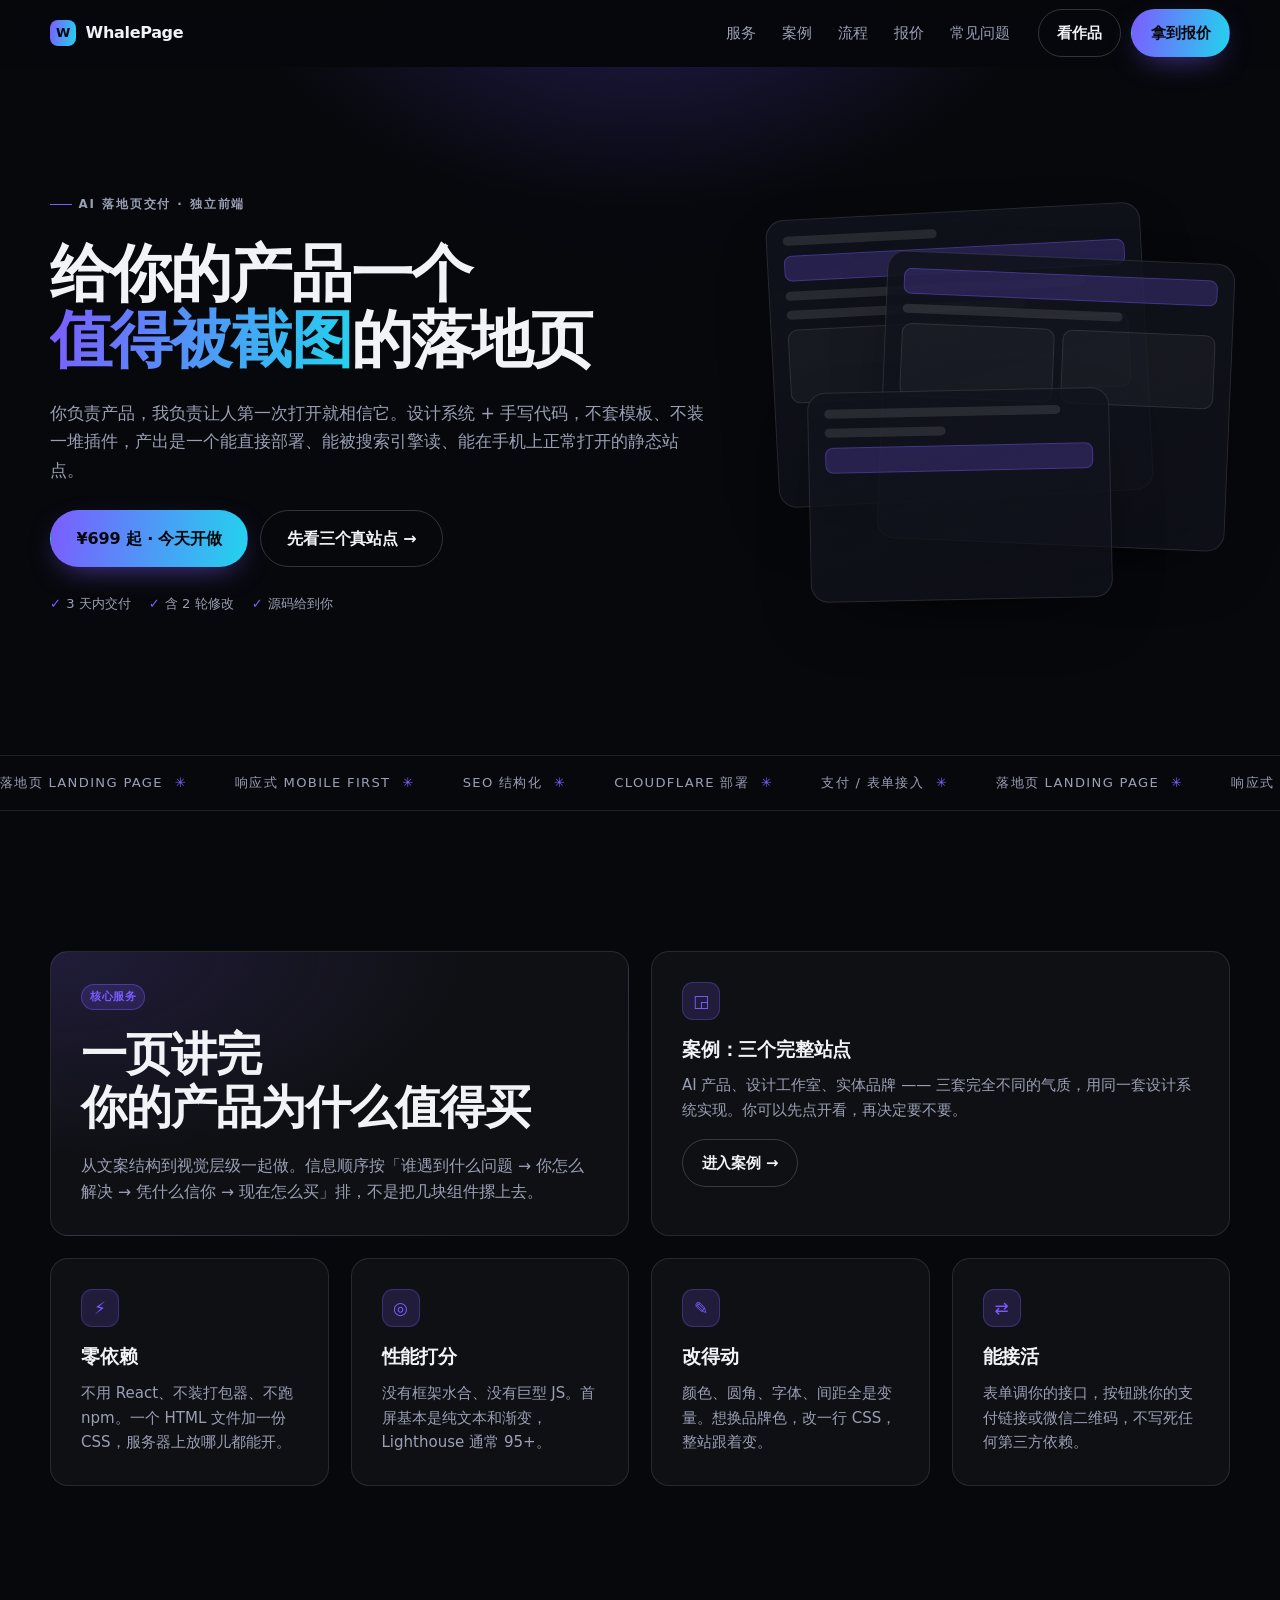
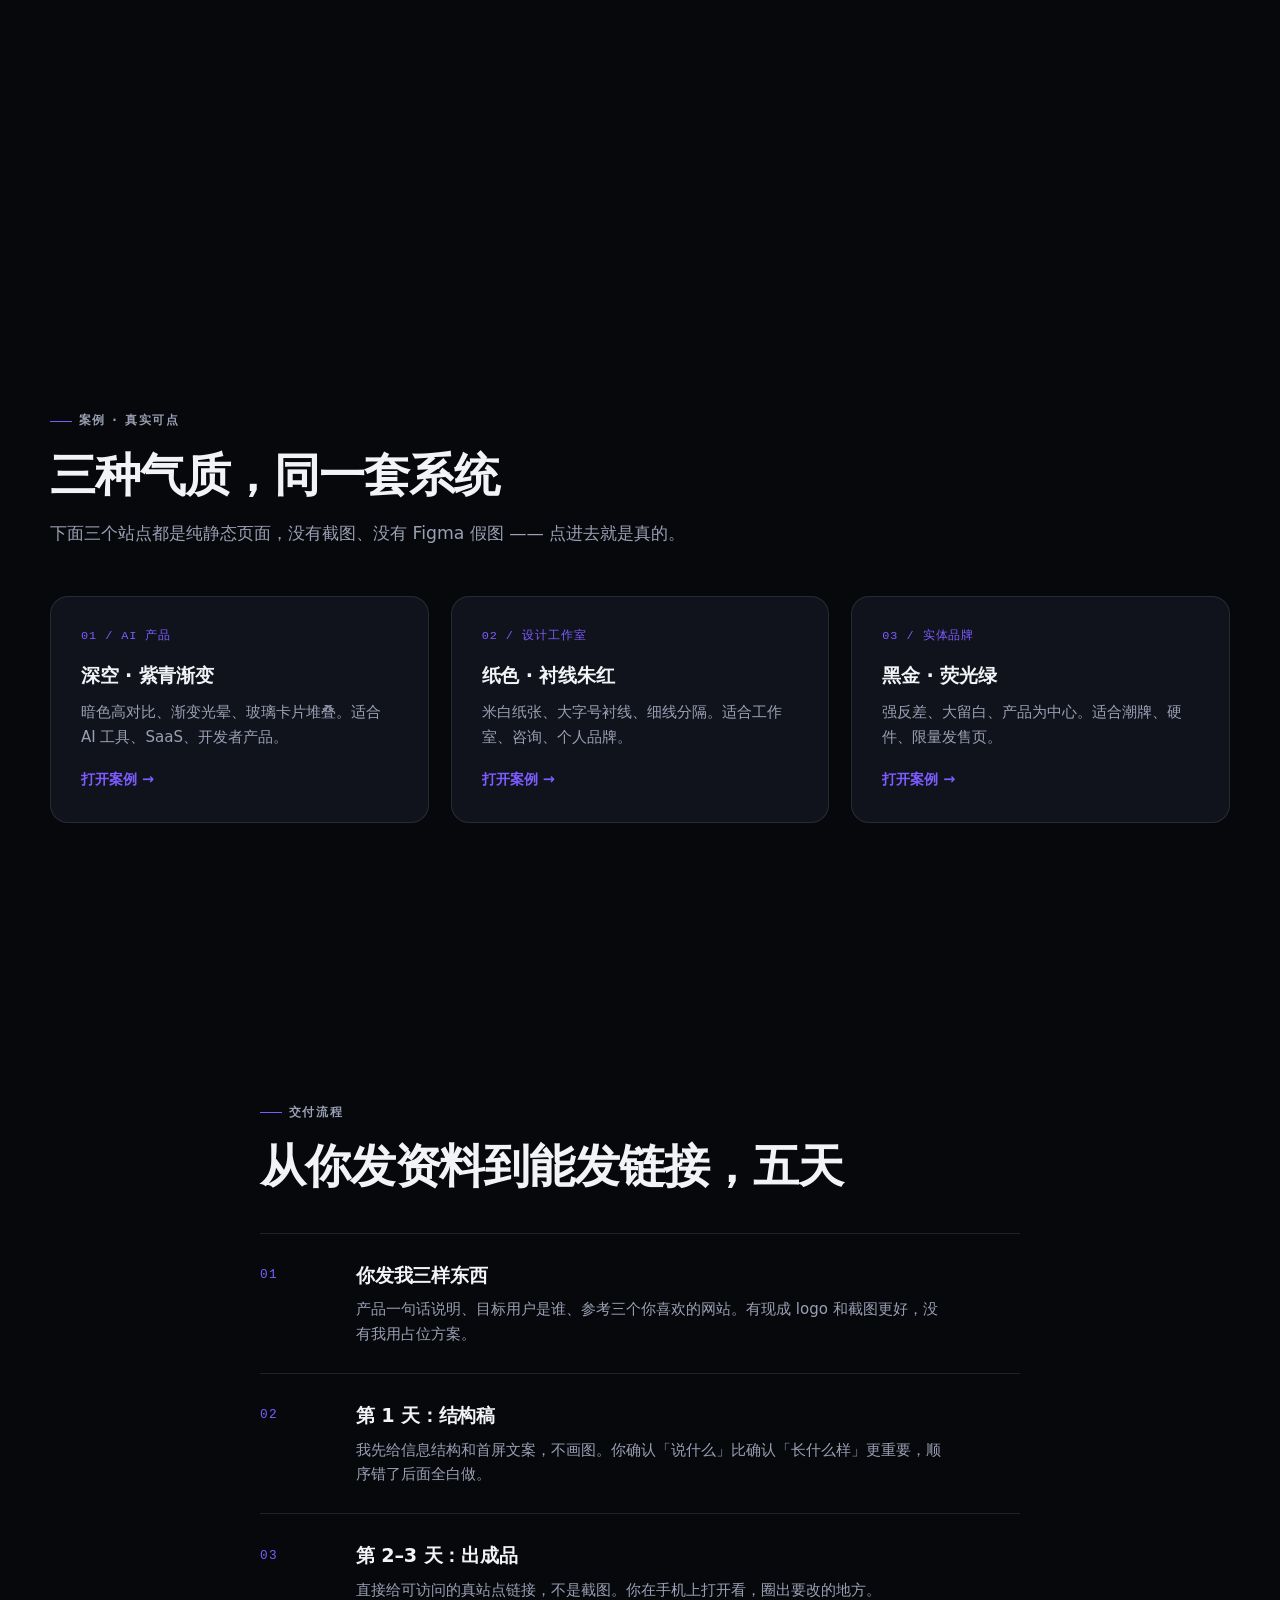
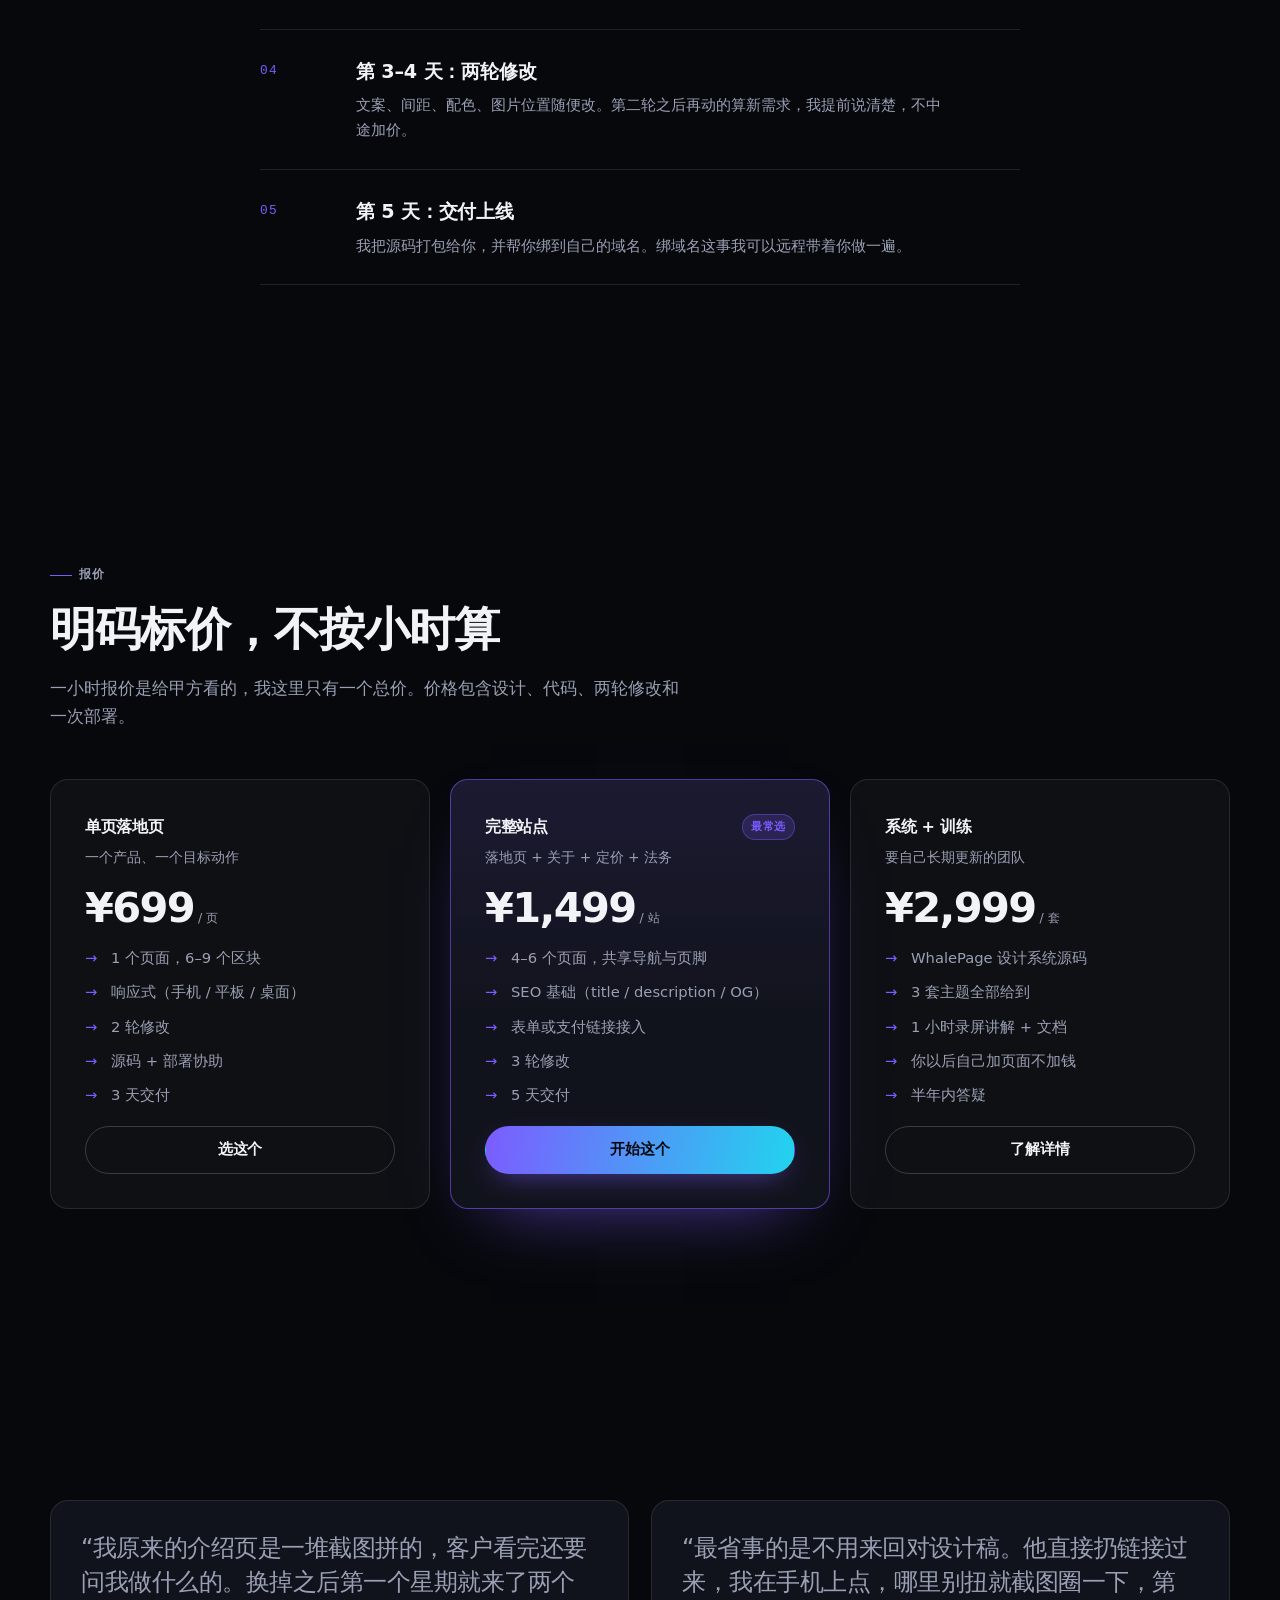
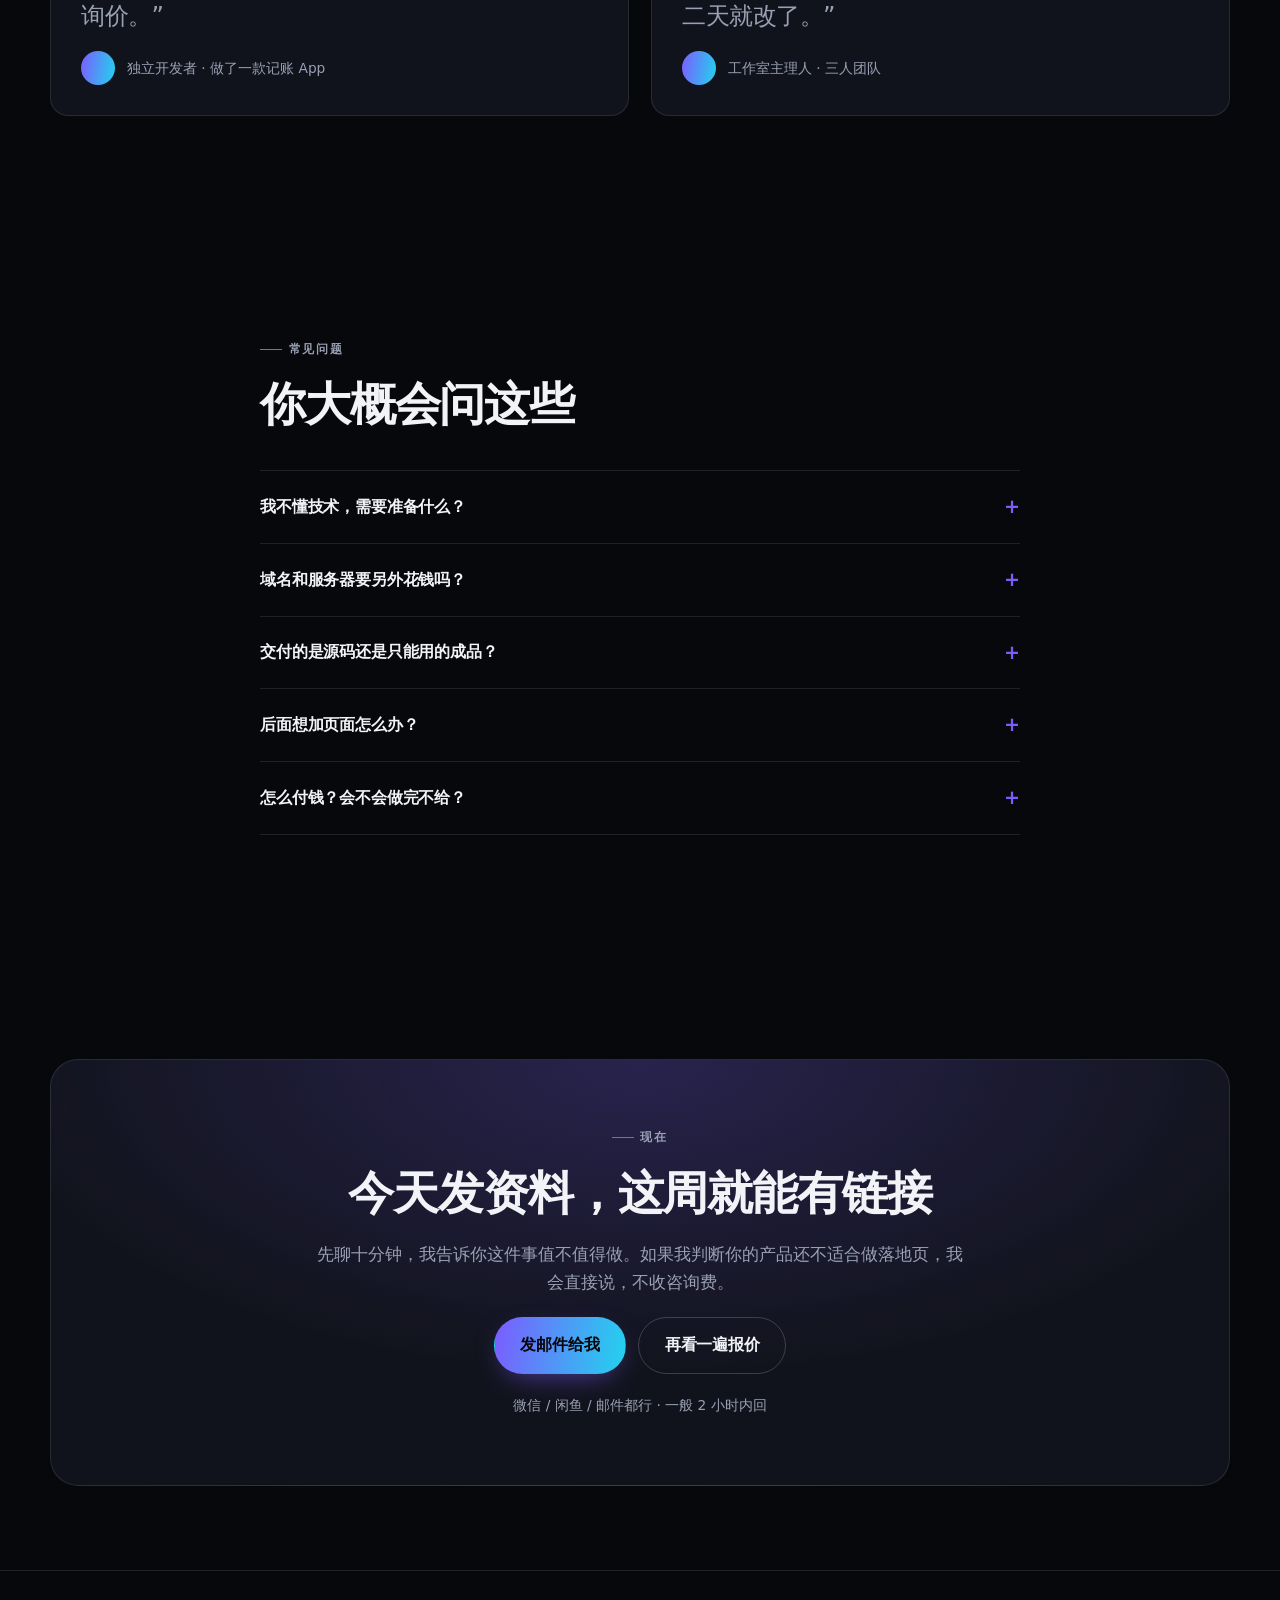
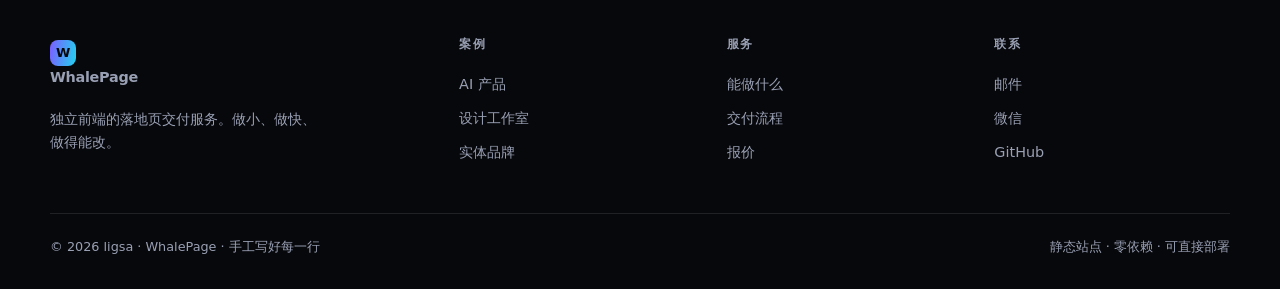
==== commit ef6dbee3: "chore(brand): rename to ligsa across abstract lab, kit and covers" ====
--- a/index.html
+++ b/index.html
@@ -3,7 +3,7 @@
 <head>
 <meta charset="UTF-8">
 <meta name="viewport" content="width=device-width, initial-scale=1">
-<title>大鲸鱼 WhalePage — 3 天交付一个值得被截图的落地页</title>
+<title>ligsa WhalePage — 3 天交付一个值得被截图的落地页</title>
 <meta name="description" content="面向独立开发者与小团队的落地页交付服务：3 天上线、响应式、可直接接支付或表单。也可购买 WhalePage Kit 源码自己改。">
 <meta name="theme-color" content="#07080c">
 <link rel="preconnect" href="https://fonts.googleapis.com">
@@ -400,7 +400,7 @@
       </div>
     </div>
     <div class="footer-bottom">
-      <span>© <span data-year>2026</span> 大鲸鱼 WhalePage · 手工写好每一行</span>
+      <span>© <span data-year>2026</span> ligsa · WhalePage · 手工写好每一行</span>
       <span>静态站点 · 零依赖 · 可直接部署</span>
     </div>
   </div>
--- a/assets/kit.css
+++ b/assets/kit.css
@@ -392,3 +392,11 @@
   *, *::before, *::after { animation-duration: .01ms !important; animation-iteration-count: 1 !important; transition-duration: .01ms !important; }
   .js .reveal { opacity: 1; transform: none; }
 }
+
+/* ---------- 静态快照模式：?static 时禁用入场动画（截图 / 打印 / 爬虫快照用） ---------- */
+html.no-reveal .reveal { opacity: 1 !important; transform: none !important; transition: none !important; }
+html.no-reveal .marquee-track { animation: none !important; }
+@media print {
+  .reveal { opacity: 1 !important; transform: none !important; }
+  .site-header { position: static !important; }
+}
